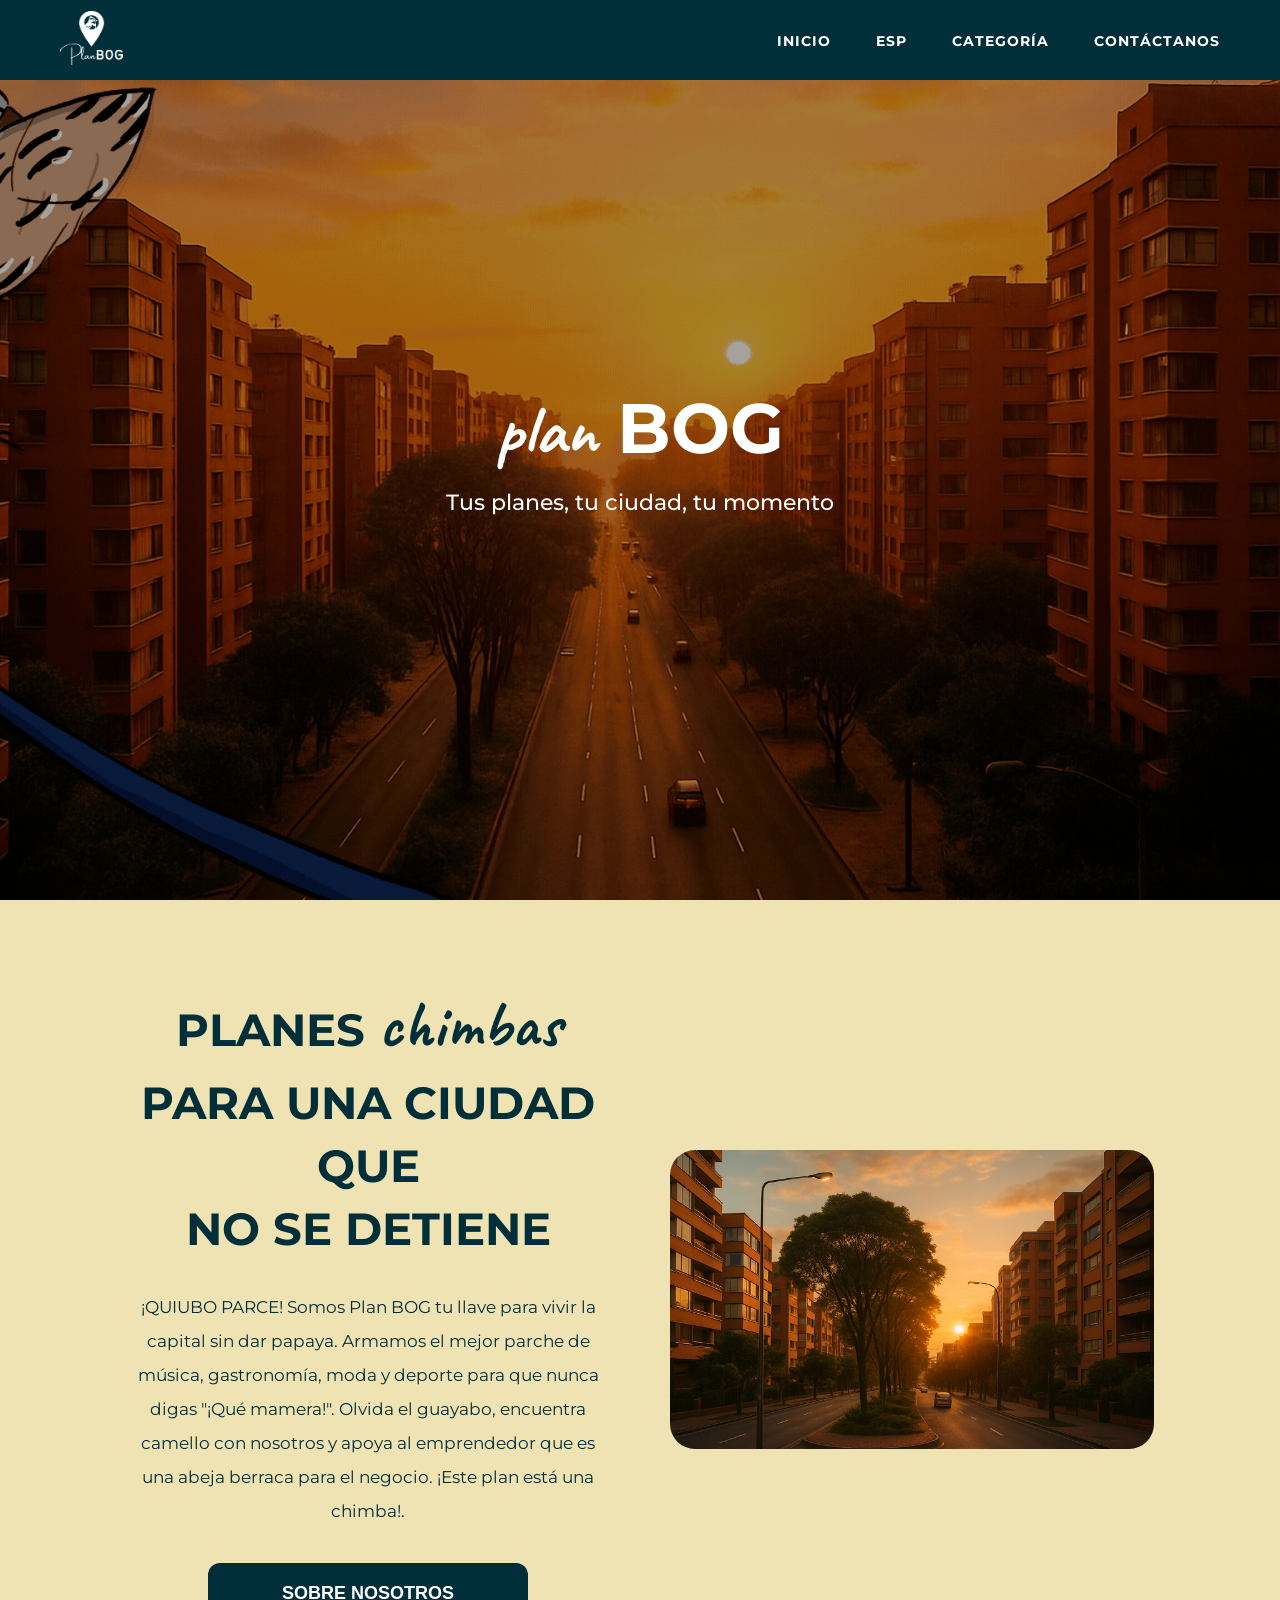
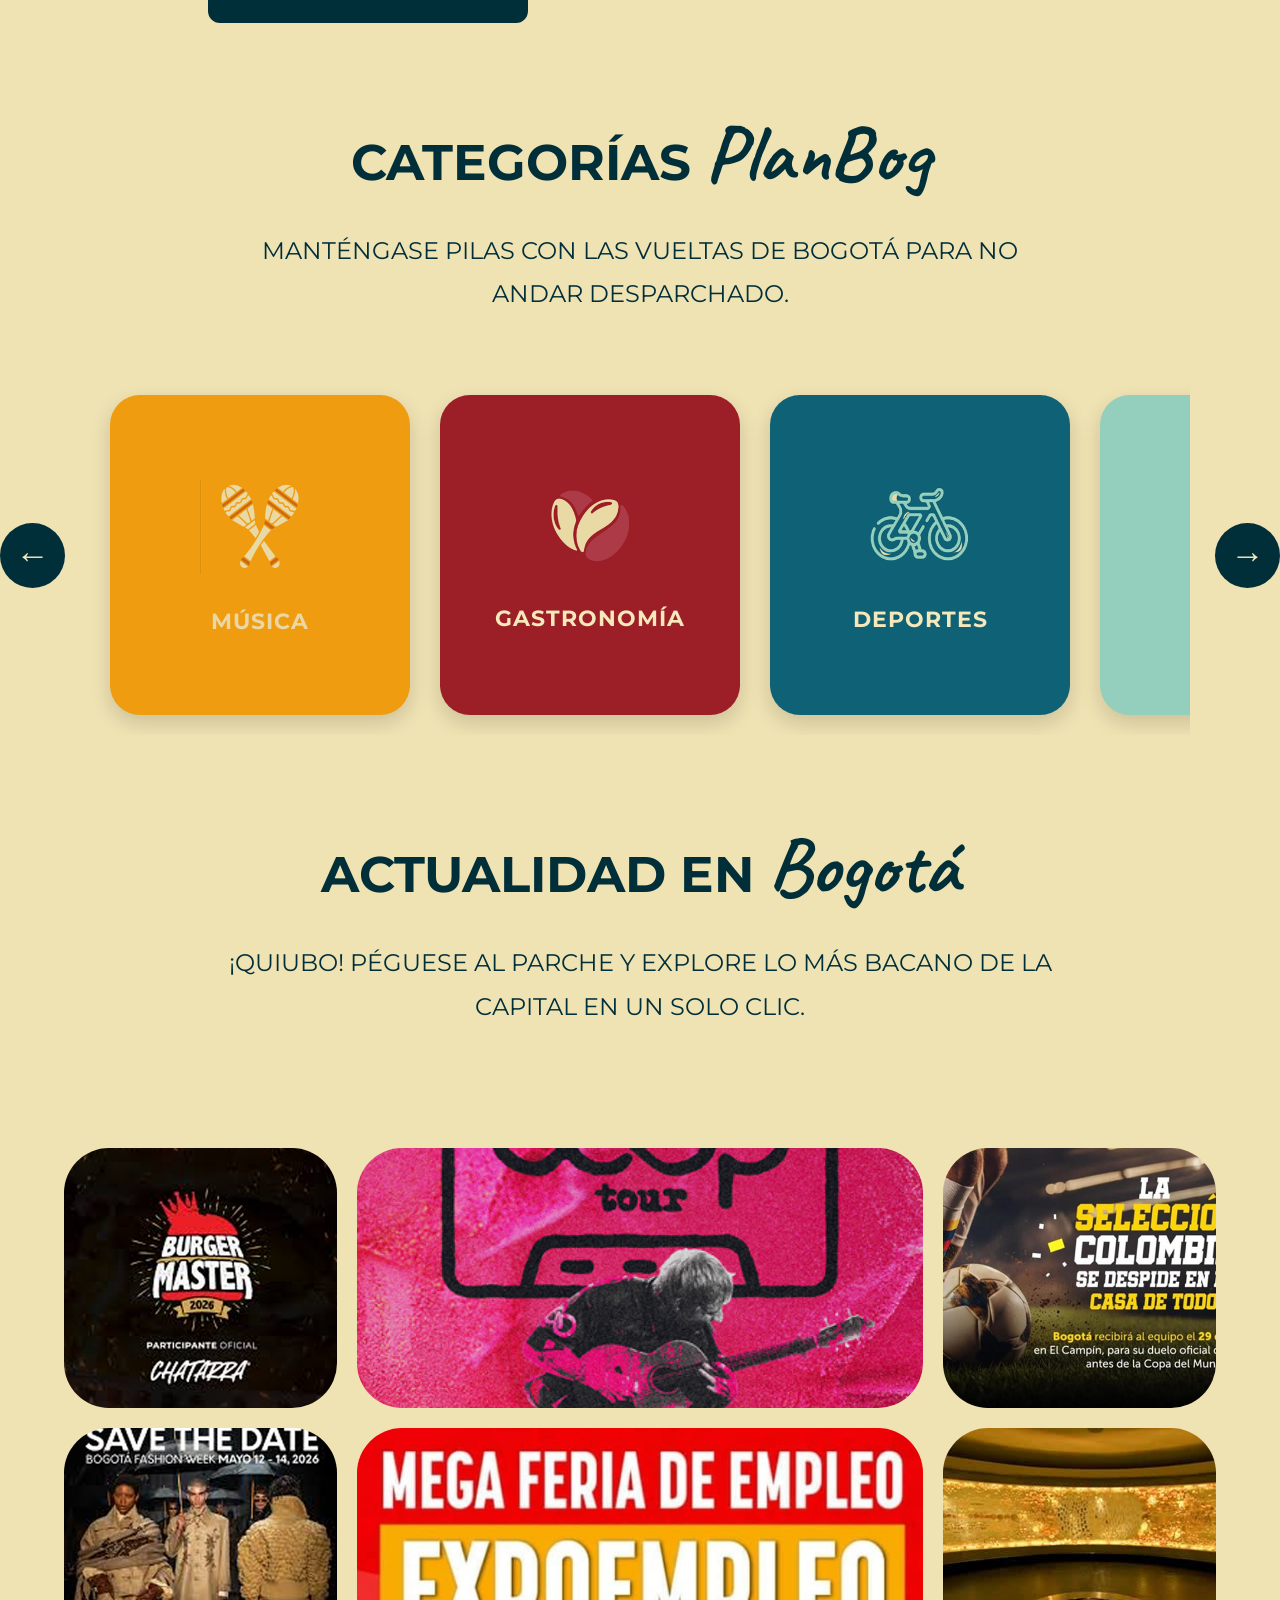
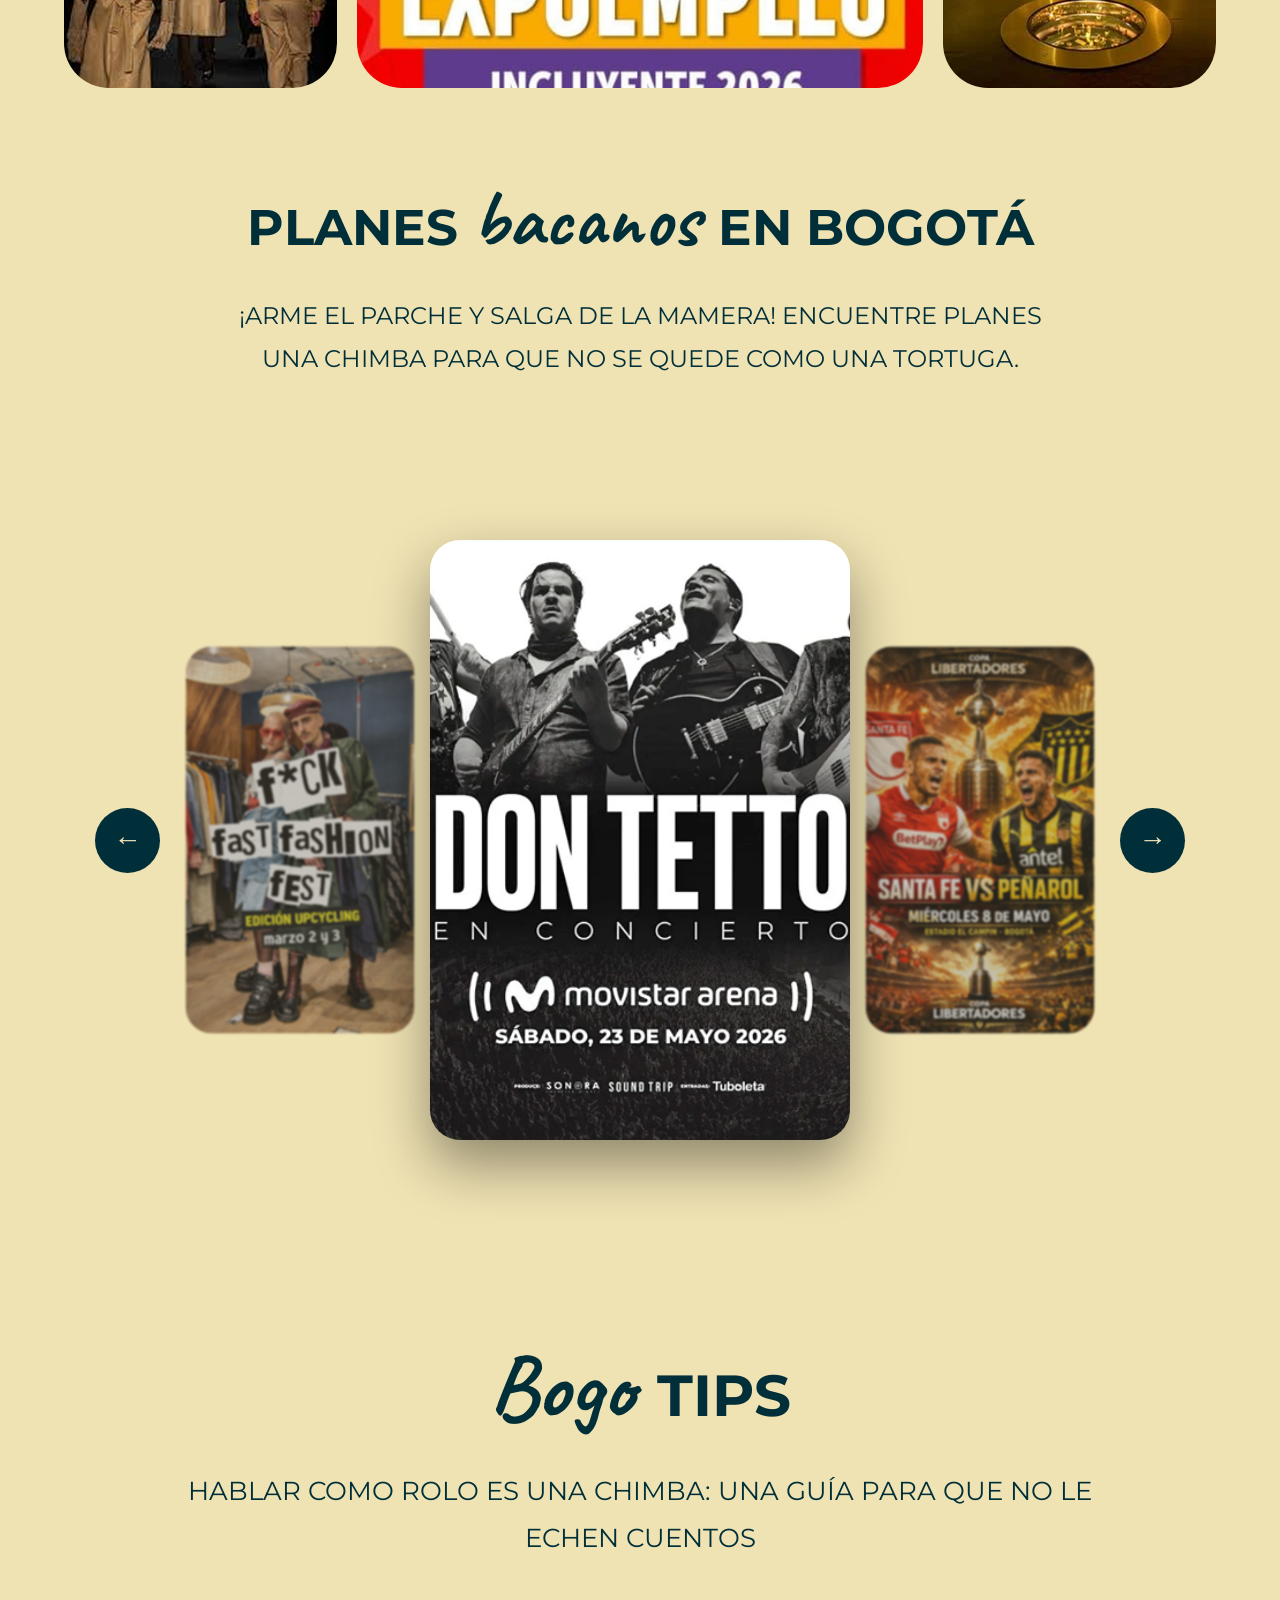
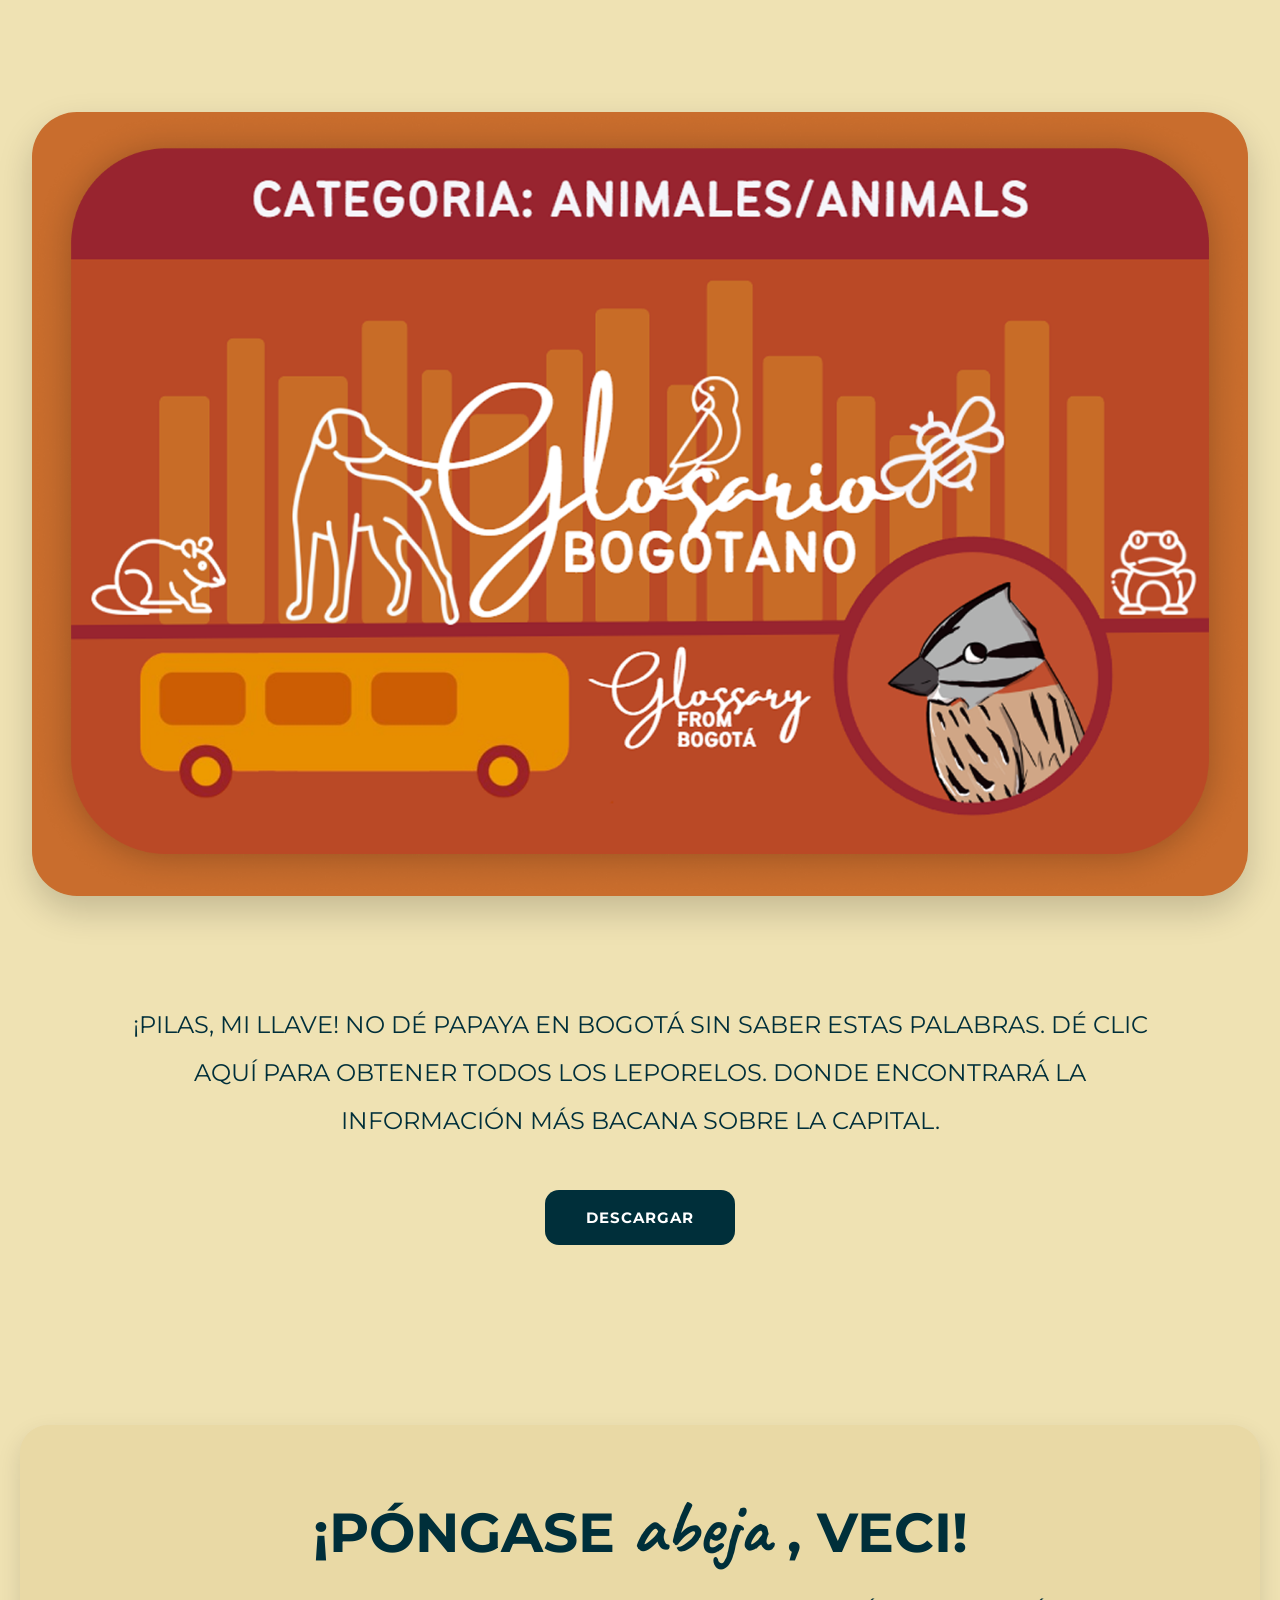
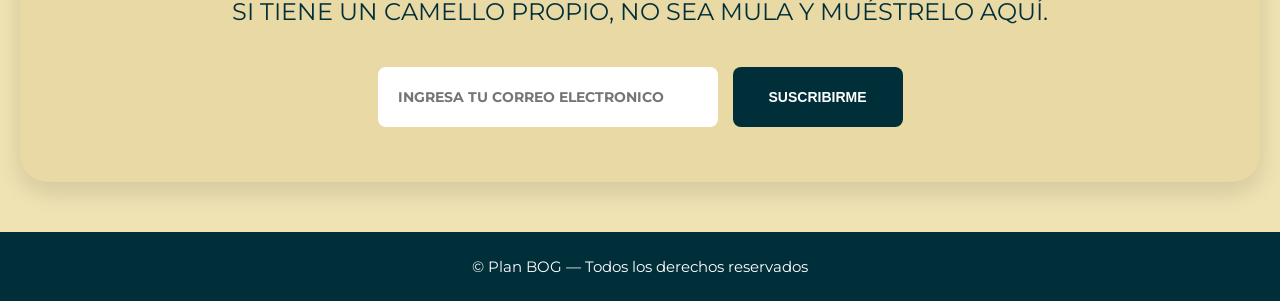
==== index.html @ 4f517b4d "Add files via upload" ====
<!DOCTYPE html>
<html lang="es">
<head>
    <meta charset="UTF-8">
    <meta name="viewport" content="width=device-width, initial-scale=1.0">
    <title>Plan BOG</title>

    <link rel="icon" href="html/img/mini.png" type="image/png">

    <!-- CSS -->
    <link rel="stylesheet" href="css/styles.css">

    <!-- FUENTES -->
    <link href="https://fonts.googleapis.com/css2?family=Montserrat:wght@400;600;700&family=Caveat:wght@700&display=swap" rel="stylesheet">
</head>
<body>

    <!-- HEADER -->
    <header class="header">

        <!-- NAVBAR -->
        <nav class="navbar">

            <!-- LOGO -->
            <div class="logo">
                <img src="html/img/logo.png" alt="Logo">
            </div>

            <!-- MENÚ -->
            <ul class="menu">

                <li>
                    <a href="index.html" data-key="home">INICIO</a>
                </li>

                <li>
                    <button id="language-toggle">
                        ESP
                    </button>
                </li>

                <li class="dropdown">

                <a href="#" data-key="category">
                    CATEGORÍA
                </a>

                <ul class="dropdown-menu">

                    <li>
                        <a href="html/gastronomia.html" data-key="gastronomy">
                            GASTRONOMÍA
                        </a>
                    </li>

                    <li>
                        <a href="#" data-key="sports">
                            DEPORTES
                        </a>
                    </li>

                    <li>
                        <a href="#" data-key="music">
                            MÚSICA
                        </a>
                    </li>

                    <li>
                        <a href="html/moda.html" data-key="fashion">
                            MODA
                        </a>
                    </li>

                    <li>
                        <a href="#" data-key="fairs">
                            FERIAS
                        </a>
                    </li>

                    <li>
                        <a href="#" data-key="entrepreneurship">
                            EMPRENDIMIENTO
                        </a>
                    </li>

                </ul>

            </li>

                <li>
                    <a href="html/contactanos.html" data-key="contact">CONTÁCTANOS</a>
                </li>

            </ul>

        </nav>

        <!-- HERO -->
        <section class="hero">

            <!-- GIF -->
            <img src="html/img/fondo.gif" alt="Fondo" class="hero-gif">

            <!-- OVERLAY -->
            <div class="overlay"></div>

            <!-- CONTENIDO -->
            <div class="hero-content">

                <h1>
                    <span>plan</span> BOG
                </h1>

                <p data-key="hero">
                    Tus planes, tu ciudad, tu momento
                </p>

            </div>

        </section>

        <!-- ABOUT -->

    <section class="about">

        <!-- TEXTO -->

        <div class="about-text">

            <h2>
                <span data-key="plans">PLANES</span>

                <span class="script" data-key="cool">
                    chimbas
                </span>

                <span data-key="city">
                    PARA UNA CIUDAD QUE
                </span>

                <br>

                <span data-key="neverStops">
                    NO SE DETIENE
                </span>
            </h2>

            <p data-key="aboutText">
                ¡QUIUBO PARCE! Somos Plan BOG tu llave para vivir la capital sin dar papaya. Armamos el mejor parche de música, gastronomía, moda y deporte para que nunca digas "¡Qué mamera!". Olvida el guayabo, encuentra camello con nosotros y apoya al emprendedor que es una abeja berraca para el negocio. ¡Este plan está una chimba!.
            </p>

            <a href="html/contactanos.html">
                <button class="about-btn" data-key="aboutButton">
                    SOBRE NOSOTROS
                </button>
            </a>

        </div>

        <!-- IMAGEN -->

        <div class="about-image">

            <img src="html/img/about.png" alt="Bogotá">

        </div>

    </section>

  <!-- TÍTULO -->

  <section class="news-title">

      <h2>

          <span data-key="news2">
              CATEGORÍAS
          </span>

          <span class="script city-script">
              PlanBog
          </span>

      </h2>

      <p class="cards-text" data-key="cardsText">
          MANTÉNGASE PILAS CON LAS VUELTAS DE BOGOTÁ PARA NO ANDAR DESPARCHADO.
      </p>

  </section>

    <div class="cards-slider">

    <button class="slider-btn prev-btn">
        ←
    </button>

    <div class="cards-container">

        <!-- MÚSICA -->
        <div class="card music-card">
            <a href="html/musica.html">
                <img src="html/img/musica.png" alt="Música">
                <h3 data-key="music">MÚSICA</h3>
            </a>
        </div>

        <!-- GASTRONOMÍA -->
        <div class="card gastronomy-card">
            <a href="html/gastronomia.html">
                <img src="html/img/gastronomia.png" alt="Gastronomía">
                <h3 data-key="gastronomy">GASTRONOMÍA</h3>
            </a>
        </div>

        <!-- DEPORTES -->
        <div class="card sports-card">
            <a href="html/deportes.html">
                <img src="html/img/deporte.png" alt="Deportes">
                <h3 data-key="sports">DEPORTES</h3>
            </a>
        </div>

        <!-- MODA -->
        <div class="card fashion-card">
            <a href="html/moda.html">
                <img src="html/img/moda.png" alt="Moda">
                <h3 data-key="fashion">MODA</h3>
            </a>
        </div>

        <!-- FERIAS -->
        <div class="card fairs-card">
            <a href="html/ferias.html">
                <img src="html/img/ferias.png" alt="Ferias">
                <h3 data-key="fairs">FERIAS</h3>
            </a>
        </div>

        <!-- EMPRENDIMIENTO -->
        <div class="card entrepreneurship-card">
            <a href="html/emprendimiento.html">
                <img src="html/img/emprendimiento.png" alt="Emprendimiento">
                <h3 data-key="entrepreneurship">EMPRENDIMIENTO</h3>
            </a>
        </div>

    </div> <!-- cierra cards-container -->

    <button class="slider-btn next-btn">
        →
    </button>

</div> <!-- cierra cards-slider -->

      <section class="news-title">

      <h2>

          <span data-key="news">
              ACTUALIDAD EN
          </span>

          <span class="script city-script">
              Bogotá
          </span>

      </h2>

      <p class="cards-text" data-key="cardsText2">
          ¡QUIUBO! PÉGUESE AL PARCHE Y EXPLORE LO MÁS BACANO  DE LA CAPITAL EN UN SOLO CLIC.
      </p>

    </section>

<!-- EVENTOS -->

<section class="events-section">

    <div class="parent">

        <!-- EVENTO 1 -->
        <div class="div1 event-card">
            <img src="html/img/burger.png" alt="Evento">

            <div class="event-overlay">
                <h3 data-key="comingSoon">
                    Próximamente
                </h3>

                <p data-key="comingText">
                    Muy pronto descubrirás los mejores eventos y destacados de Bogotá.
                </p>
            </div>
        </div>

        <!-- EVENTO 2 -->
        <div class="div2 event-card">
            <img src="html/img/cantante.png" alt="Evento">

            <div class="event-overlay">
                <h3 data-key="comingSoon">
                    Próximamente
                </h3>

                <p data-key="comingText">
                    Muy pronto descubrirás los mejores eventos y destacados de Bogotá.
                </p>
            </div>
        </div>

        <!-- EVENTO 3 -->
        <div class="div3 event-card">
            <img src="html/img/futbol.png" alt="Evento">

            <div class="event-overlay">
                <h3 data-key="comingSoon">
                    Próximamente
                </h3>

                <p data-key="comingText">
                    Muy pronto descubrirás los mejores eventos y destacados de Bogotá.
                </p>
            </div>
        </div>

        <!-- EVENTO 4 -->
        <div class="div4 event-card">
            <img src="html/img/cancion.png" alt="Evento">

            <div class="event-overlay">
                <h3 data-key="comingSoon">
                    Próximamente
                </h3>

                <p data-key="comingText">
                    Muy pronto descubrirás los mejores eventos y destacados de Bogotá.
                </p>
            </div>
        </div>

        <!-- EVENTO 5 -->
        <div class="div5 event-card">
            <img src="html/img/megaferia.png" alt="Evento">

            <div class="event-overlay">
                <h3 data-key="comingSoon">
                    Próximamente
                </h3>

                <p data-key="comingText">
                    Muy pronto descubrirás los mejores eventos y destacados de Bogotá.
                </p>
            </div>
        </div>

        <!-- EVENTO 6 -->
        <div class="div6 event-card">
            <img src="html/img/museo.png" alt="Evento">

            <div class="event-overlay">
                <h3 data-key="comingSoon">
                    Próximamente
                </h3>

                <p data-key="comingText">
                    Muy pronto descubrirás los mejores eventos y destacados de Bogotá.
                </p>
            </div>
        </div>

     </div>

    </section>

    <section class="news-title">

    <h2>

        <span data-key="plansTitle">
            PLANES
        </span>

        <span class="script city-script" data-key="coolPlans">
            bacanos
        </span>

        <span data-key="inBogota">
            EN BOGOTÁ
        </span>

        </h2>

        <p class="cards-text" data-key="plansText">
            ¡ARME EL PARCHE Y SALGA DE LA MAMERA! ENCUENTRE PLANES UNA CHIMBA PARA QUE NO SE QUEDE COMO UNA TORTUGA.
        </p>

    </section>

  <section class="carousel-section">

    <button class="carousel-btn carousel-prev">
        ←
    </button>

    <div class="carousel">

        <div class="carousel-item">
            <img src="html/img/evento1.png" alt="">
        </div>

        <div class="carousel-item">
            <img src="html/img/evento2.png" alt="">
        </div>

        <div class="carousel-item active">
            <img src="html/img/evento3.png" alt="">
        </div>

        <div class="carousel-item">
            <img src="html/img/evento4.png" alt="">
        </div>

        <div class="carousel-item">
            <img src="html/img/evento5.png" alt="">
            </div>

        </div>

        <button class="carousel-btn carousel-next">
            →
        </button>

    </section>


    <section class="bogotips-section">

        <h2>

            <span class="script bogotips-script">
                Bogo
            </span>

            <span data-key="tipsTitle">
                TIPS
            </span>

        </h2>

        <p class="bogotips-text" data-key="tipsText">
            HABLAR COMO ROLO ES UNA CHIMBA: UNA GUÍA PARA QUE NO LE ECHEN CUENTOS
        </p>

    </section>

    <section class="glosario-section">

    <div class="glosario-card">

        <img id="glosario-img"
             src="html/img/glosario1.png"
             alt="Glosario Bogotano">

        </div>

    </section>

    <section class="download-glossary">

    <p data-key="downloadText">
        ¡PILAS, MI LLAVE! NO DÉ PAPAYA EN BOGOTÁ SIN SABER ESTAS PALABRAS.
        DÉ CLIC AQUÍ PARA OBTENER TODOS LOS LEPORELOS.
        DONDE ENCONTRARÁ LA INFORMACIÓN MÁS BACANA SOBRE LA CAPITAL.
    </p>

    <div class="download-buttons">

        <a href="https://drive.google.com/drive/folders/1VIM1KPlNmZYdfWQQK7IJiFbwhhQs54tw?usp=sharing"
           target="_blank"
           data-key="downloadButton">

            DESCARGAR

        </a>

    </div>

    </section>

    <!-- =========================
     NEWSLETTER
========================= -->

<section class="newsletter">

    <div class="newsletter-box">

        <h2>

            <span data-key="newsletterTitle">
                ¡PÓNGASE
            </span>

            <span class="script" data-key="newsletterScript">
                abeja
            </span>

            <span data-key="newsletterTitle2">
                , VECI!
            </span>

        </h2>

        <p data-key="newsletterText">
            SI TIENE UN CAMELLO PROPIO, NO SEA MULA Y MUÉSTRELO AQUÍ.
        </p>

        <form class="newsletter-form">

            <input
                type="email"
                placeholder="INGRESA TU CORREO ELECTRONICO"
                data-key-placeholder="newsletterPlaceholder"
            >

            <a href="html/suscripcion.html" class="newsletter-link">

                <button type="button" data-key="newsletterButton">
                    SUSCRIBIRME
                </button>

            </a>    

        </form>

    </div>

    </section>

    <!-- FOOTER -->

    <footer class="footer">

        <p data-key="footerText">
            © Plan BOG — Todos los derechos reservados
        </p>

    </footer>

    </header>

    <!-- JS -->
    <script src="js/script.js"></script>

</body>
</html>
---- css/styles.css ----
/* RESET */

*{
    margin: 0;
    padding: 0;
    box-sizing: border-box;
}

/* BODY */

body{
    font-family: 'Montserrat', sans-serif;
    background: #f4e7bb;
}

/* NAVBAR */

.navbar{
    width: 100%;
    height: 80px;

    background: #002f3a;

    display: flex;
    justify-content: space-between;
    align-items: center;

    padding: 0 60px;

    position: fixed;
    top: 0;
    left: 0;

    z-index: 1000;
}

/* LOGO */

.logo img{
    height: 55px;
    object-fit: contain;
}

/* MENÚ */

.menu{
    display: flex;
    align-items: center;
    gap: 45px;

    list-style: none;
}

/* LINKS */

.menu a{
    text-decoration: none;
    color: white;

    font-size: 14px;
    font-weight: 700;

    letter-spacing: 1px;

    transition: 0.3s;
}

.menu a:hover{
    opacity: 0.7;
}

/* BOTÓN TRADUCCIÓN */

#language-toggle{
    background: transparent;
    border: none;

    color: white;

    font-size: 14px;
    font-weight: 700;

    letter-spacing: 1px;

    cursor: pointer;

    font-family: 'Montserrat', sans-serif;

    transition: 0.3s;
}

#language-toggle:hover{
    opacity: 0.7;
}

/* HERO */

.hero{
    position: relative;

    width: 100%;
    height: 100vh;

    overflow: hidden;
}

/* GIF */

.hero-gif{
    width: 100%;
    height: 100%;

    object-fit: cover;
}

/* OSCURECER */

.overlay{
    position: absolute;
    top: 0;
    left: 0;

    width: 100%;
    height: 100%;

    background: rgba(0,0,0,0.35);
}

/* CONTENIDO */

.hero-content{
    position: absolute;

    top: 50%;
    left: 50%;

    transform: translate(-50%, -50%);

    text-align: center;

    color: white;
}

/* TÍTULO */

.hero-content h1{
    font-size: 70px;
    margin-bottom: 15px;
}

.hero-content h1 span{
    font-family: 'Caveat', cursive;
    font-weight: 700;
}

/* TEXTO */

.hero-content p{
    font-size: 22px;
    font-weight: 500;
}

/* DROPDOWN */

.dropdown{
    position: relative;
}

/* MENÚ DESPLEGABLE */

.dropdown-menu{
    position: absolute;
    top: 40px;
    left: 0;

    width: 220px;

    background: #002f3a;

    list-style: none;

    display: flex;
    flex-direction: column;

    opacity: 0;
    visibility: hidden;

    transform: translateY(10px);

    transition: 0.3s;

    z-index: 1000;
}

/* ITEMS */

.dropdown-menu li{
    width: 100%;
}

.dropdown-menu a{
    display: block;

    padding: 22px 25px;

    color: white;

    font-size: 14px;
    font-weight: 700;

    letter-spacing: 1px;

    transition: 0.3s;
}

/* HOVER ITEMS */

.dropdown-menu a:hover{
    background: #002f3a;
}

/* MOSTRAR MENÚ */

.dropdown:hover .dropdown-menu{
    opacity: 1;
    visibility: visible;

    transform: translateY(0);
}

/* ABOUT SECTION */

.about{
    width: 100%;

    background: #efe2b3;

    display: flex;
    justify-content: center;
    align-items: center;
    gap: 60px;

    padding: 80px 8%;
}

/* TEXTO */

.about-text{
    width: 45%;
}

/* TÍTULO */

.about-text h2{
    color: #002f3a;

    font-size: 45px;
    font-weight: 700;

    line-height: 1.4;

    margin-bottom: 30px;
}

/* LETRA CURSIVA */

.script{
    font-family: 'Caveat', cursive;

    font-size: 65px;
    font-weight: 700;
}

/* PÁRRAFO */

.about-text p{
    color: #002f3a;

    font-size: 17px;

    line-height: 2;

    margin-bottom: 35px;
}

/* PALABRAS EN NEGRITA */

.about-text p strong{
    font-weight: 700;
}

/* BOTÓN */

.about-btn{
    width: 320px;
    height: 60px;

    border: none;
    border-radius: 12px;

    background: #002f3a;

    color: white;

    font-size: 18px;
    font-weight: 700;

    cursor: pointer;

    transition: 0.3s;
}

.about-btn:hover{
    transform: translateY(-3px);
}

/* IMAGEN */

.about-image{
    width: 45%;
}

.about-image img{
    width: 100%;

    border-radius: 25px;

    object-fit: cover;
}

/* ACTUALIDAD */

.news-title{
    width: 100%;

    background: #efe2b3;

    text-align: center;

    padding-bottom: 60px;
}

.news-title h2{
    color: #002f3a;

    font-size: 50px;
    font-weight: 700;
}

/* BOGOTÁ */

.city-script{
    font-size: 80px;
}

/* SLIDER */

.cards-slider{
    width: 100%;

    display: flex;
    align-items: center;
    justify-content: center;
    gap: 25px;
}

/* CONTENEDOR */

.cards-container{
    width: 1100px;

    display: flex;
    gap: 30px;

    overflow-x: auto;

    scroll-behavior: smooth;

    padding: 20px;

    scrollbar-width: none;
}

.cards-container::-webkit-scrollbar{
    display: none;
}

/* CARD */

.card{
    min-width: 300px;
    height: 320px;

    border-radius: 30px;

    display: flex;
    flex-direction: column;
    justify-content: center;
    align-items: center;

    box-shadow: 0 8px 20px rgba(0,0,0,0.15);

    transition: 0.3s;

    flex-shrink: 0;

    cursor: pointer;
}

.card:hover{
    transform: translateY(-8px);
}

/* IMAGEN */

.card img{
    width: 120px;

    margin-bottom: 30px;
}

/* TEXTO */

.card h3{
    font-size: 22px;
    font-weight: 700;

    letter-spacing: 1px;
}

/* COLORES */

.music-card{
    background: #F09C10;
}

.music-card h3{
    color: #E9D7A5;
}

.gastronomy-card{
    background: #9C1F28;
}

.gastronomy-card h3{
    color: #f5e8bb;
}

.sports-card{
    background: #0F6175;
}

.sports-card h3{
    color: #f5e8bb;
}

.fashion-card{
    background: #94CEBC;
}

.fashion-card h3{
    color: #f5e8bb;
}

.fairs-card{
    background: #E9D9A5;
}

.fairs-card h3{
    color: #9C1F28;
}

.entrepreneurship-card{
    background: #BB3D02;

    border: 2px solid #E9D7A5;
}

.entrepreneurship-card h3{
    color: #E9D9A5;
}

/* BOTONES */

.slider-btn{
    width: 65px;
    height: 65px;

    border-radius: 50%;

    border: none;

    background: #002f3a;

    color: #f5e8bb;

    font-size: 34px;

    cursor: pointer;

    transition: 0.3s;
}

.slider-btn:hover{
    transform: scale(1.08);
}

.cards-slider{
    background: #efe2b3;
    padding-bottom: 80px;
}

/* TEXTO DEBAJO DEL TÍTULO */

.cards-text{
    color: #002f3a;

    font-size: 24px;

    line-height: 1.8;

    text-align: center;

    max-width: 850px;

    margin: 25px auto 0;
}

/* ===== SECCIÓN EVENTOS ===== */

.events-section{
    width: 100%;
    padding: 60px 5%;
    background: #e8ddb3;
}

.parent{
    display: grid;
    grid-template-columns: repeat(4, 1fr);
    grid-auto-rows: 260px;
    gap: 20px;
}

/* ===== POSICIONES ===== */

.div1{
    grid-column: span 1;
    grid-row: span 1;
}

.div2{
    grid-column: span 2;
    grid-row: span 1;
}

.div3{
    grid-column: span 1;
    grid-row: span 1;
}

.div4{
    grid-column: span 1;
    grid-row: span 1;
}

.div5{
    grid-column: span 2;
    grid-row: span 1;
}

.div6{
    grid-column: span 1;
    grid-row: span 1;
}

/* ===== TARJETAS ===== */

.event-card{
    position: relative;
    overflow: hidden;
    border-radius: 45px;
    cursor: pointer;
}

/* ===== IMÁGENES ===== */

.event-card img{
    width: 100%;
    height: 100%;
    object-fit: cover;
    display: block;
    transition: transform .5s ease;
}

.event-card:hover img{
    transform: scale(1.08);
}

/* ===== OVERLAY ===== */

.event-overlay{
    position: absolute;
    inset: 0;
    background: rgba(0,0,0,0.75);

    display: flex;
    flex-direction: column;
    justify-content: center;
    align-items: center;

    text-align: center;
    padding: 25px;

    opacity: 0;
    transition: opacity .4s ease;
}

.event-card:hover .event-overlay{
    opacity: 1;
}

.event-overlay h3{
    color: white;
    font-size: 2rem;
    margin-bottom: 12px;
    font-weight: bold;
}

.event-overlay p{
    color: white;
    font-size: 1rem;
    line-height: 1.5;
    max-width: 300px;
}

/* ===== RESPONSIVE TABLET ===== */

@media(max-width: 992px){

    .parent{
        grid-template-columns: repeat(2, 1fr);
        grid-auto-rows: 240px;
    }

    .div1,
    .div2,
    .div3,
    .div4,
    .div5,
    .div6{
        grid-column: span 1;
    }

}

/* ===== RESPONSIVE CELULAR ===== */

@media(max-width: 600px){

    .parent{
        grid-template-columns: 1fr;
        grid-auto-rows: 250px;
    }

    .event-overlay h3{
        font-size: 1.5rem;
    }

    .event-overlay p{
        font-size: .95rem;
    }

}

.events-section{
    background: #efe2b3;
    padding-bottom: 80px;
}

/* BOGOTIPS */

.bogotips-section{
    width: 100%;

    background: #efe2b3;

    text-align: center;

    padding: 90px 20px 70px;
}

/* TÍTULO */

.bogotips-section h2{
    color: #002f3a;

    font-size: 58px;
    font-weight: 700;

    margin-bottom: 25px;
}

/* BOGO */

.bogotips-script{
    font-family: 'Caveat', cursive;

    font-size: 90px;
    font-weight: 700;

    color: #002f3a;
}

/* TEXTO */

.bogotips-text{
    max-width: 950px;

    margin: auto;

    color: #002f3a;

    font-size: 26px;
    line-height: 1.8;

    text-transform: uppercase;
}

/* PALABRAS RESALTADAS */

.bogotips-text strong{
    font-weight: 700;
}

/* ===== CARRUSEL ===== */

.carousel-section{
    width: 100%;
    padding: 40px 0;
    overflow: hidden;
}

.carousel-container{
    position: relative;
    width: 100%;
    max-width: 1400px;
    margin: auto;
    display: flex;
    align-items: center;
    justify-content: center;
}

/* BOTONES */

.carousel-btn{
    width: 70px;
    height: 70px;
    border: none;
    border-radius: 50%;
    background: #00384B;
    color: #F4E8B5;
    font-size: 38px;
    cursor: pointer;
    z-index: 20;
    transition: .3s;
    flex-shrink: 0;
}

.carousel-btn:hover{
    transform: scale(1.08);
}

/* TRACK */

.carousel-track{
    display: flex;
    align-items: center;
    justify-content: center;
    gap: 20px; /* MÁS JUNTAS */
    width: 100%;
    padding: 0 10px;
}

/* TARJETAS */

.carousel-card{
    position: relative;
    width: 170px;
    height: 340px;
    border-radius: 35px;
    overflow: hidden;
    transition: .5s ease;
    opacity: .6;
    transform: scale(.82);
    flex-shrink: 0;
    filter: blur(1px);
}

.carousel-card img{
    width: 100%;
    height: 100%;
    object-fit: cover;
    display: block;
}

/* TARJETA PRINCIPAL */

.carousel-card.active{
    width: 530px;
    height: 650px;
    opacity: 1;
    transform: scale(1);
    z-index: 10;
    filter: blur(0);
    box-shadow: 0 20px 40px rgba(0,0,0,.20);
}

/* TARJETAS LATERALES */

.carousel-card.side{
    width: 230px;
    height: 430px;
    opacity: .9;
    transform: scale(.92);
    filter: blur(0);
}

/* RESPONSIVE */

@media(max-width: 1200px){

    .carousel-card.active{
        width: 420px;
        height: 540px;
    }

    .carousel-card.side{
        width: 180px;
        height: 340px;
    }
}

@media(max-width: 768px){

    .carousel-track{
        gap: 10px;
    }

    .carousel-card{
        display: none;
    }

    .carousel-card.active{
        display: block;
        width: 90%;
        height: 500px;
    }

    .carousel-btn{
        width: 55px;
        height: 55px;
        font-size: 28px;
    }
}

/* ===== CARRUSEL ===== */

.carousel-section {
    width: 100%;
    background: #efe2b3;
    display: flex;
    align-items: center;
    justify-content: center;
    gap: 30px;
    padding: 80px 0;
    overflow: hidden;
}

.carousel {
    position: relative;
    width: 900px;
    height: 640px;
    flex-shrink: 0;
}

/* BASE — todos ocultos por defecto */
.carousel-item {
    position: absolute;
    top: 50%;
    left: 50%;
    width: 200px;
    height: 360px;
    border-radius: 30px;
    overflow: hidden;
    transform: translate(-50%, -50%) scale(0.7);
    opacity: 0;
    filter: blur(6px) brightness(0.5);
    transition: all 0.55s cubic-bezier(0.25, 1, 0.5, 1);
    z-index: 1;
}

.carousel-item img {
    width: 100%;
    height: 100%;
    object-fit: cover;
}

/* CENTRAL — grande, viva, sin filtros */
.carousel-item.active {
    width: 420px;
    height: 600px;
    transform: translate(-50%, -50%) scale(1);
    opacity: 1;
    filter: none;
    z-index: 10;
    box-shadow: 0 25px 55px rgba(0,0,0,0.4);
}

/* IZQUIERDA INMEDIATA */
.carousel-item.side-left {
    width: 260px;
    height: 440px;
    transform: translate(calc(-50% - 340px), -50%) scale(0.88);
    opacity: 0.85;
    filter: blur(1px) brightness(0.75);
    z-index: 5;
}

/* DERECHA INMEDIATA */
.carousel-item.side-right {
    width: 260px;
    height: 440px;
    transform: translate(calc(-50% + 340px), -50%) scale(0.88);
    opacity: 0.85;
    filter: blur(1px) brightness(0.75);
    z-index: 5;
}

/* LEJANAS — casi invisibles */
.carousel-item.far {
    opacity: 0;
    transform: translate(-50%, -50%) scale(0.6);
    filter: blur(8px);
    z-index: 0;
}

/* BOTONES */
.carousel-btn {
    width: 65px;
    height: 65px;
    border-radius: 50%;
    border: none;
    background: #002f3a;
    color: #f5e8bb;
    font-size: 28px;
    cursor: pointer;
    flex-shrink: 0;
    transition: 0.3s;
    z-index: 100;
}

.carousel-btn:hover {
    transform: scale(1.1);
    background: #004d5c;
}

/* RESPONSIVE */
@media (max-width: 900px) {
    .carousel {
        width: 100%;
        height: 520px;
    }

    .carousel-item.active {
        width: 75%;
        height: 460px;
    }

    .carousel-item.side-left {
        transform: translate(calc(-50% - 240px), -50%) scale(0.85);
        width: 180px;
        height: 340px;
    }

    .carousel-item.side-right {
        transform: translate(calc(-50% + 240px), -50%) scale(0.85);
        width: 180px;
        height: 340px;
    }
}

@media (max-width: 600px) {
    .carousel-item.side-left,
    .carousel-item.side-right {
        opacity: 0.4;
        width: 130px;
        height: 260px;
    }

    .carousel-item.side-left {
        transform: translate(calc(-50% - 180px), -50%) scale(0.8);
    }

    .carousel-item.side-right {
        transform: translate(calc(-50% + 180px), -50%) scale(0.8);
    }
}

/* =========================
   GLOSARIO
========================= */

.glosario-section{
    width: 100%;

    background: #efe2b3;

    padding: 80px 0;

    display: flex;
    justify-content: center;
    align-items: center;
}

/* TARJETA */

.glosario-card{
    width: 1400px;
    max-width: 95%;

    border-radius: 45px;

    overflow: hidden;

    position: relative;

    background: #c96d2d;

    box-shadow: 0 15px 35px rgba(0,0,0,0.18);

    cursor: pointer;
}

/* IMAGEN */

.glosario-card img{
    width: 100%;

    height: auto;

    display: block;

    transition: opacity .35s ease;
}

/* =========================
   NEWSLETTER
========================= */

.newsletter{
    width: 100%;

    background: #efe2b3;

    padding: 90px 20px 50px;

    display: flex;
    justify-content: center;
}

/* CAJA */

.newsletter-box{
    width: 100%;
    max-width: 1350px;

    background: #e9d9a5;

    border-radius: 28px;

    padding: 55px 40px;

    text-align: center;

    box-shadow: 0 10px 25px rgba(0,0,0,.12);
}

/* TÍTULO */

.newsletter-box h2{
    color: #002f3a;

    font-size: 55px;
    font-weight: 700;

    margin-bottom: 18px;
}

/* SCRIPT */

.newsletter-box .script{
    font-size: 75px;
}

/* TEXTO */

.newsletter-box p{
    color: #002f3a;

    font-size: 24px;

    margin-bottom: 35px;

    line-height: 1.6;
}

/* FORM */

.newsletter-form{
    display: flex;
    justify-content: center;
    align-items: center;
    gap: 15px;

    flex-wrap: wrap;
}

/* INPUT */

.newsletter-form input{
    width: 340px;
    height: 60px;

    border: none;
    outline: none;

    border-radius: 8px;

    padding: 0 20px;

    background: white;

    color: #002f3a;

    font-size: 14px;
    font-weight: 700;

    font-family: 'Montserrat', sans-serif;
}

/* BOTÓN */

.newsletter-form button{
    width: 170px;
    height: 60px;

    border: none;

    border-radius: 8px;

    background: #002f3a;

    color: white;

    font-size: 14px;
    font-weight: 700;

    cursor: pointer;

    transition: .3s;
}

.newsletter-form button:hover{
    transform: translateY(-3px);
}

/* =========================
   FOOTER
========================= */

.footer{
    width: 100%;

    background: #002f3a;

    padding: 25px 20px;

    text-align: center;
}

.footer p{
    color: white;

    font-size: 15px;
}

/* RESPONSIVE */

@media(max-width: 768px){

    .newsletter-box h2{
        font-size: 38px;
    }

    .newsletter-box .script{
        font-size: 55px;
    }

    .newsletter-box p{
        font-size: 18px;
    }

    .newsletter-form{
        flex-direction: column;
    }

    .newsletter-form input{
        width: 100%;
    }

    .newsletter-form button{
        width: 100%;
    }
}

/* ABOUT — centrado */
.about-text {
  text-align: center;
}

.about-text h2 {
  text-align: center;
}

.about-text p {
  text-align: center;
}

/* TOOLTIP */
.tooltip-word {
  position: relative;
  cursor: pointer;
  font-weight: 700;
  border-bottom: 2px dashed #002f3a;
  display: inline-block;
}

.tooltip-word::after {
  content: attr(data-tooltip-text);
  position: absolute;
  bottom: 130%;
  left: 50%;
  transform: translateX(-50%);
  background: #002f3a;
  color: #f5e8bb;
  font-size: 13px;
  font-weight: 600;
  font-family: 'Montserrat', sans-serif;
  padding: 7px 14px;
  border-radius: 8px;
  white-space: nowrap;
  opacity: 0;
  pointer-events: none;
  transition: opacity 0.25s ease, transform 0.25s ease;
  transform: translateX(-50%) translateY(6px);
  z-index: 999;
}

.tooltip-word::before {
  content: '';
  position: absolute;
  bottom: calc(130% - 6px);
  left: 50%;
  transform: translateX(-50%);
  border: 6px solid transparent;
  border-top-color: #002f3a;
  opacity: 0;
  pointer-events: none;
  transition: opacity 0.25s ease;
  z-index: 999;
}

.tooltip-word:hover::after,
.tooltip-word:hover::before {
  opacity: 1;
  transform: translateX(-50%) translateY(0);
}

/* =========================
   DESCARGA GLOSARIO
========================= */

.download-glossary{
    width: 100%;

    background: #efe2b3;

    text-align: center;

    padding: 25px 8% 90px;
}

/* TEXTO */

.download-glossary p{
    color: #002f3a;

    font-size: 24px;

    line-height: 2;

    max-width: 1300px;

    margin: auto auto 45px;

    text-transform: uppercase;
}

/* BOTONES */

.download-buttons{
    display: flex;
    justify-content: center;
    align-items: center;

    flex-wrap: wrap;

    gap: 22px;
}

/* LINKS */

.download-buttons a{
    min-width: 190px;

    padding: 18px 30px;

    background: #002f3a;

    color: white;

    text-decoration: none;

    border-radius: 14px;

    font-size: 15px;
    font-weight: 700;

    letter-spacing: 1px;

    transition: .3s;
}

.download-buttons a:hover{
    transform: translateY(-5px);

    background: #00495c;
}

/* RESPONSIVE */

@media(max-width: 768px){

    .download-glossary p{
        font-size: 18px;
        line-height: 1.8;
    }

    .download-buttons{
        flex-direction: column;
    }

    .download-buttons a{
        width: 100%;
        max-width: 320px;
    }
}

.card a {
    text-decoration: none;
    color: inherit;
    display: flex;
    flex-direction: column;
    align-items: center;
    justify-content: center;
    width: 100%;
    height: 100%;
}
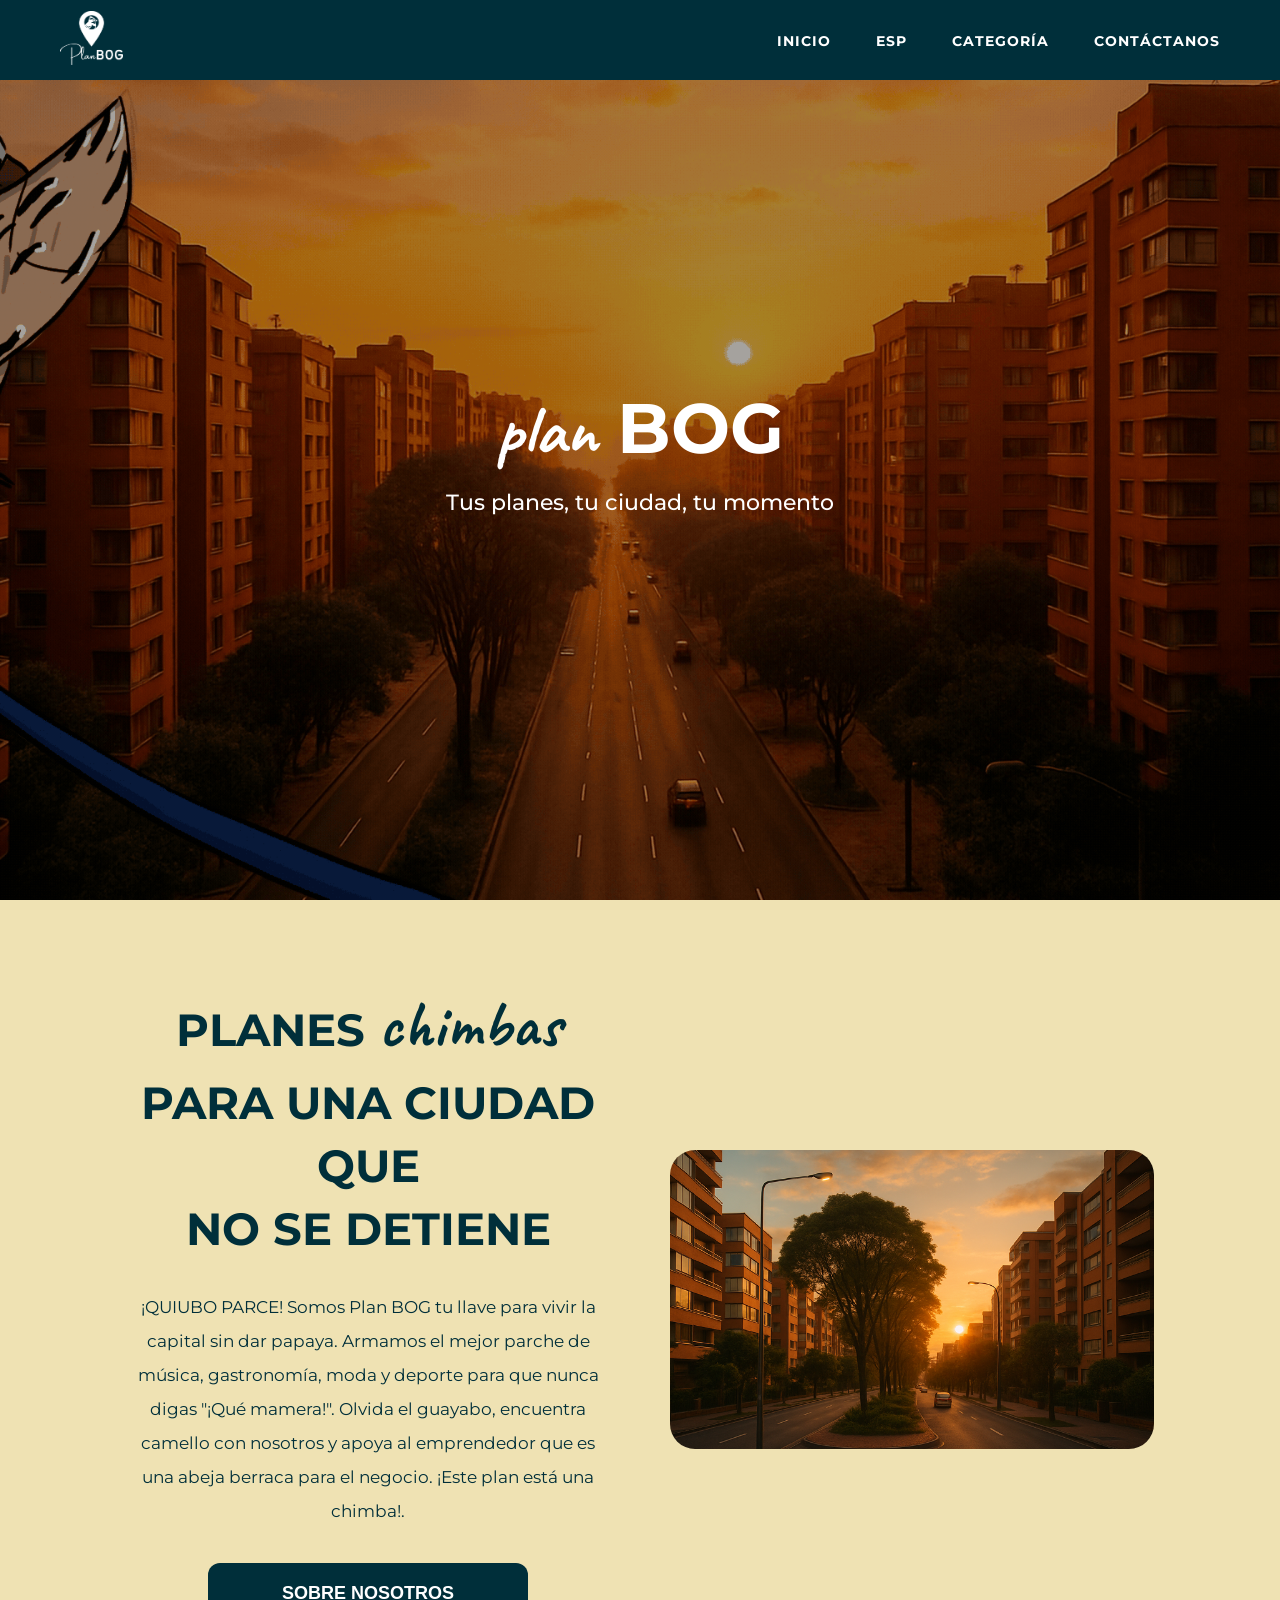
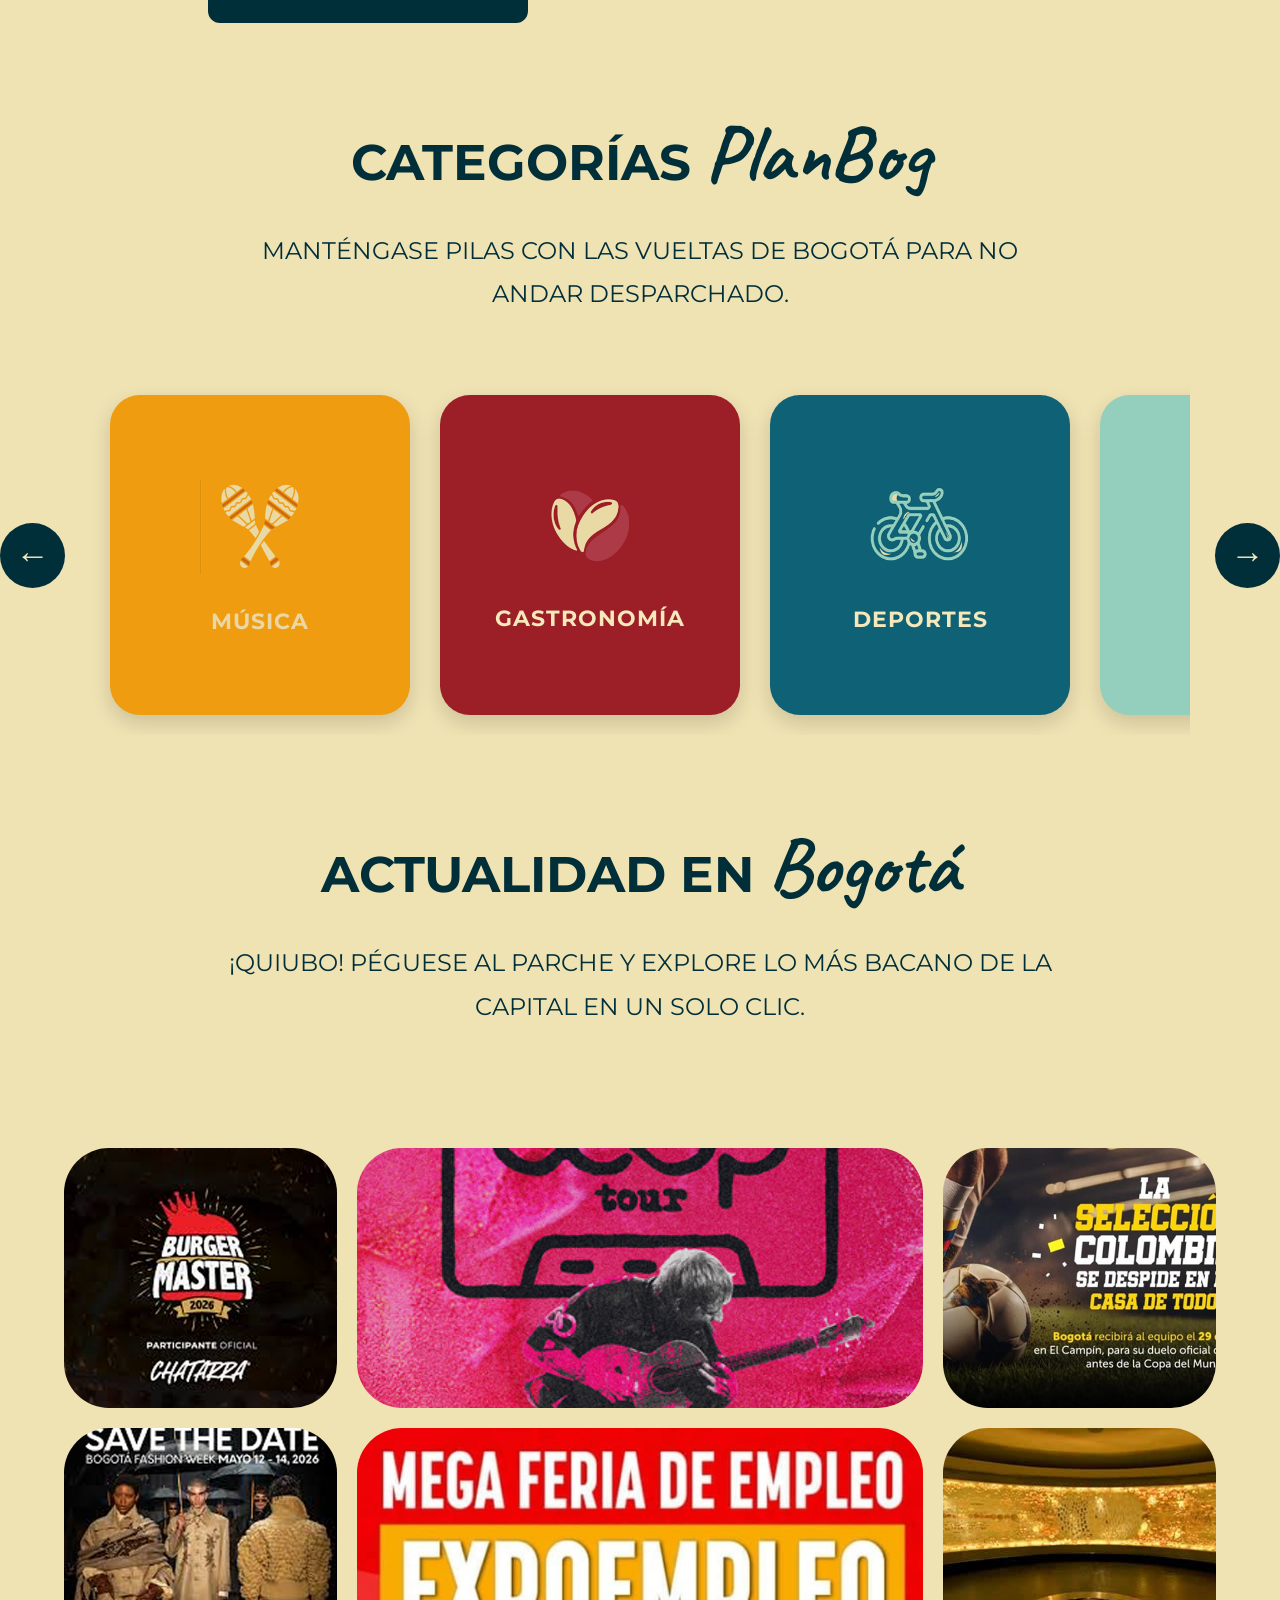
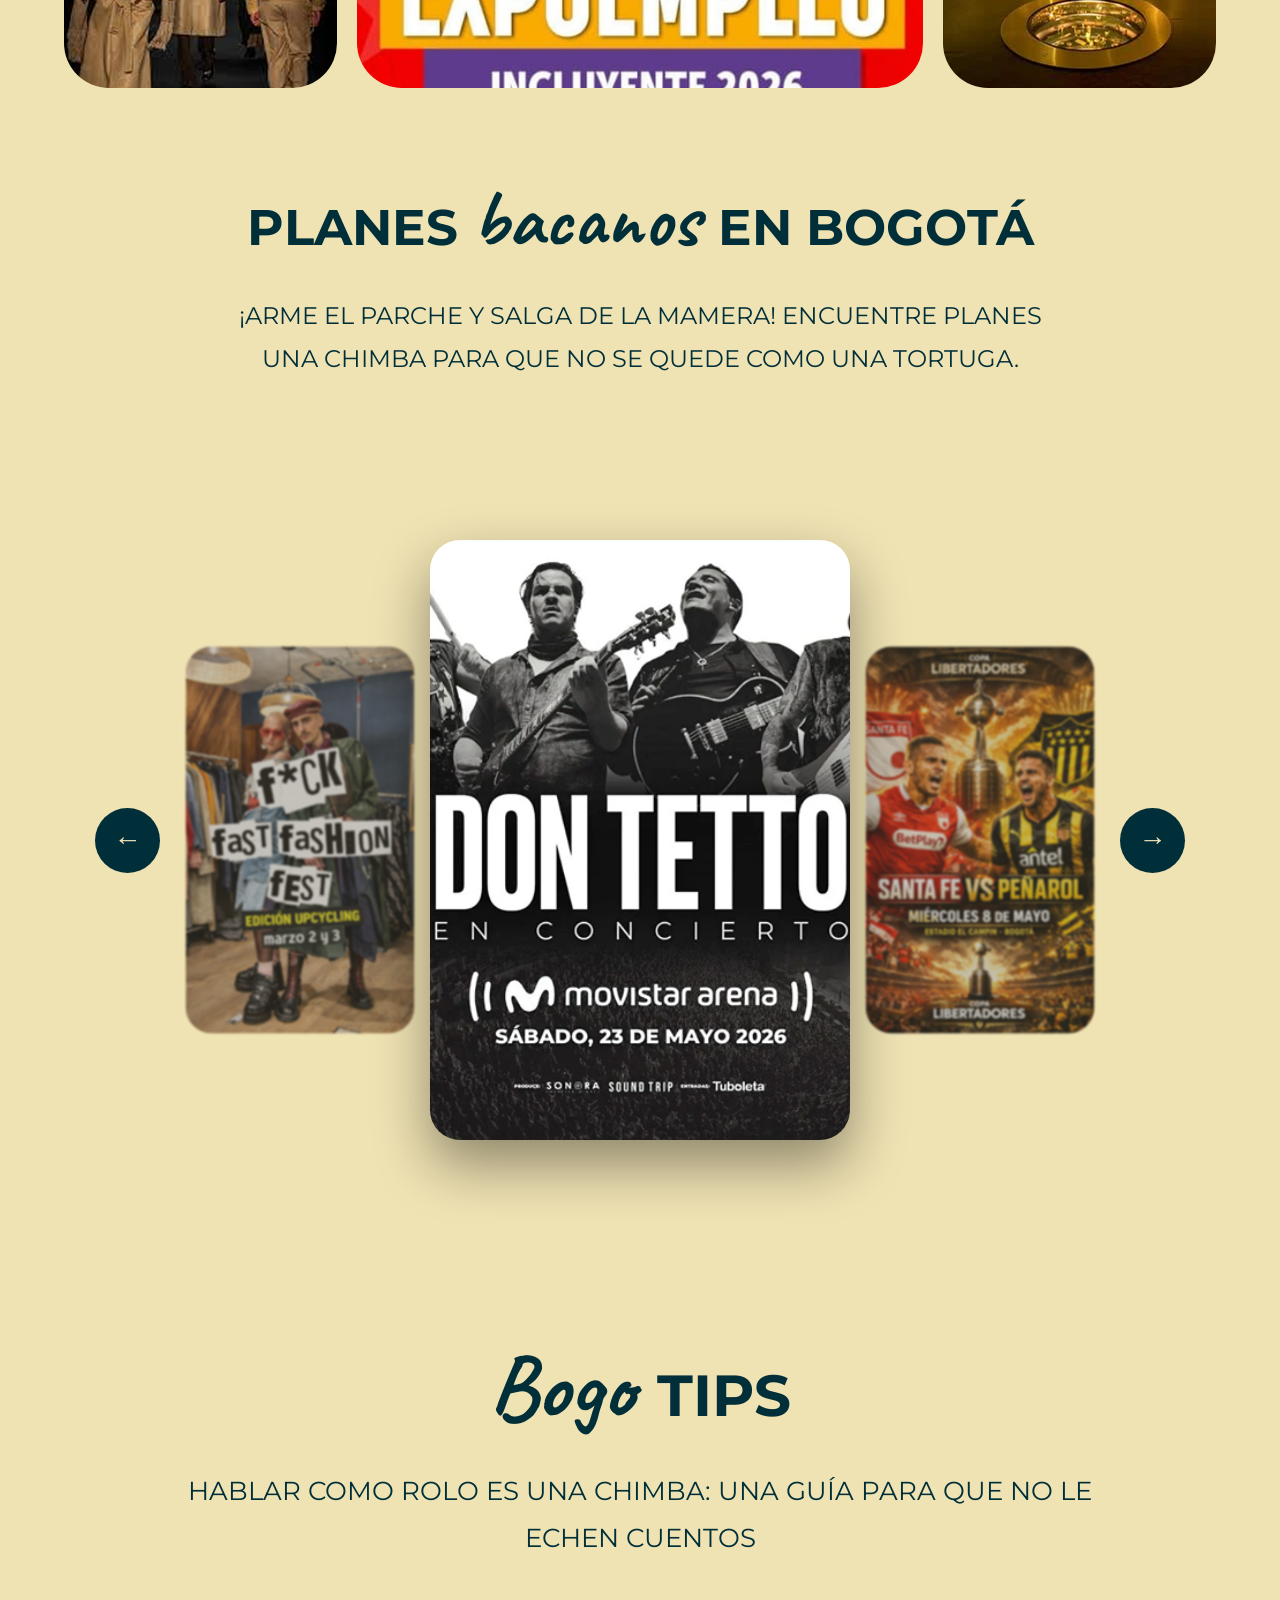
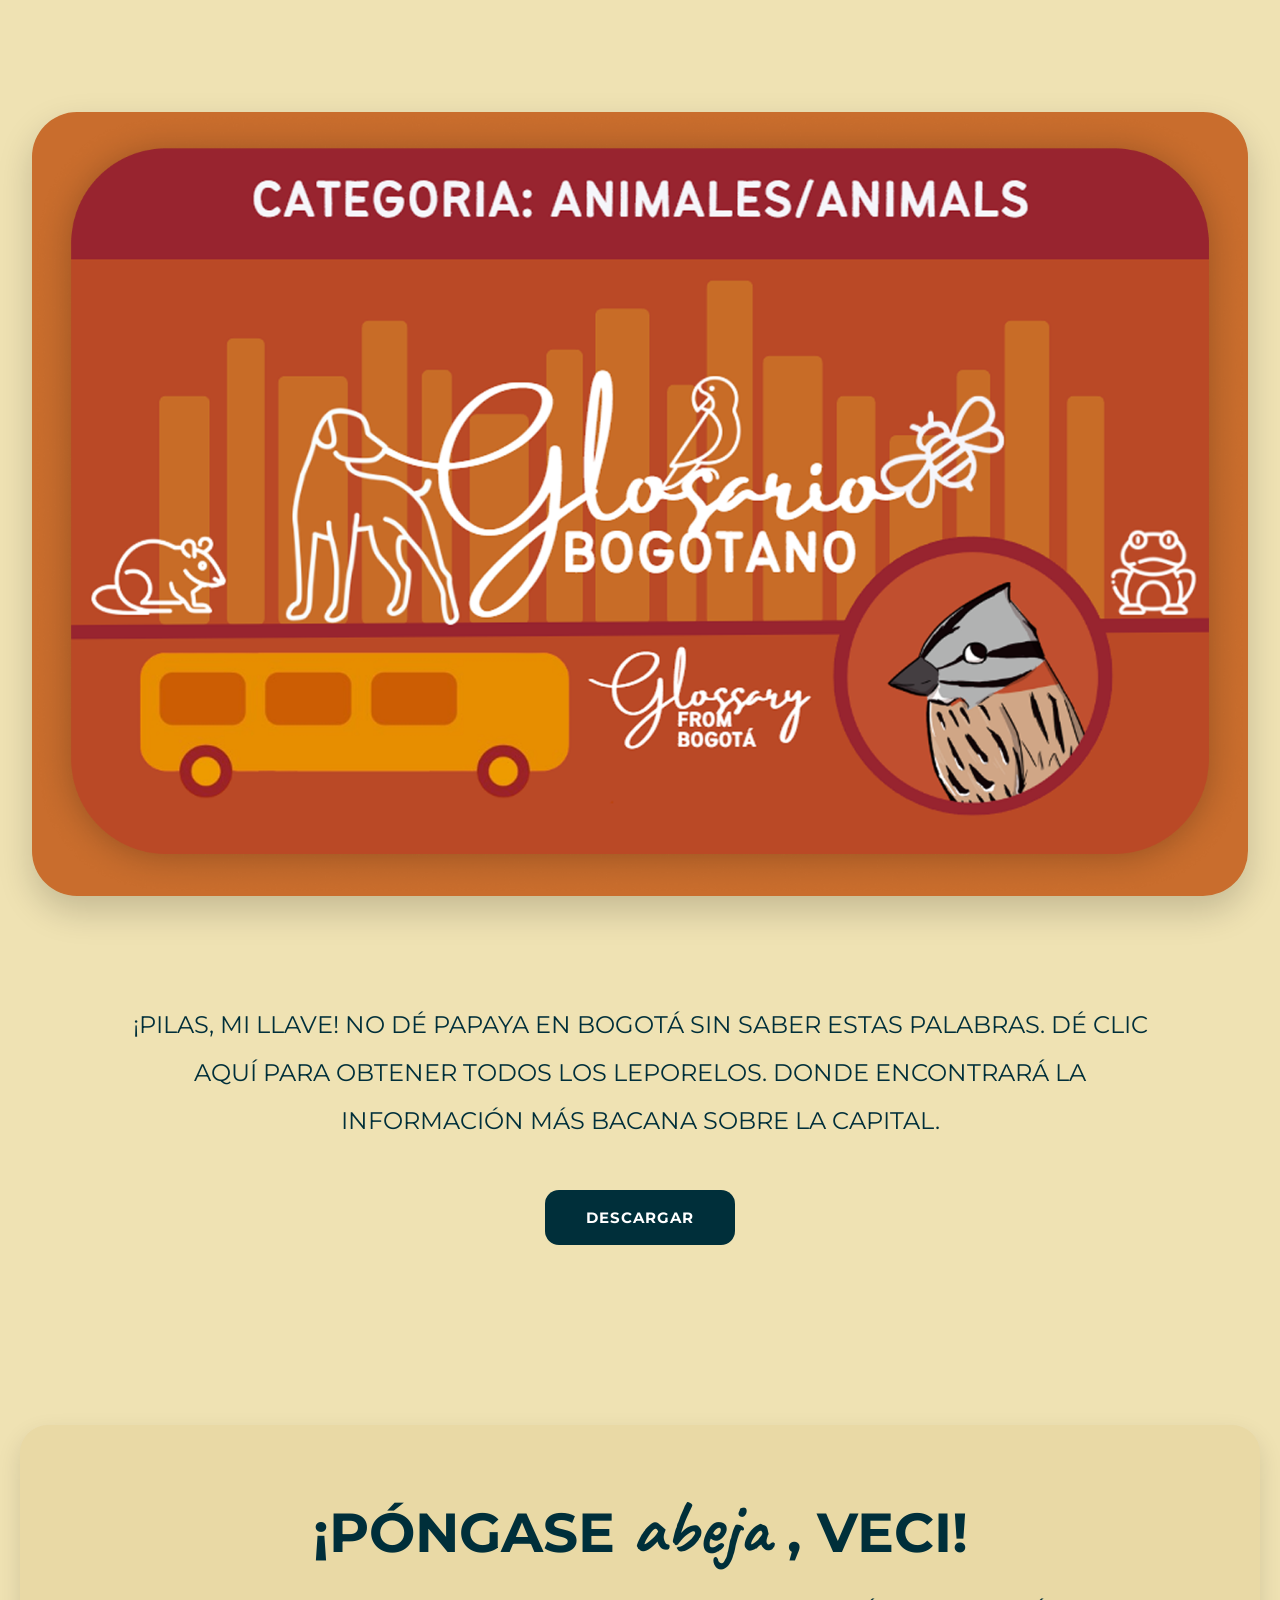
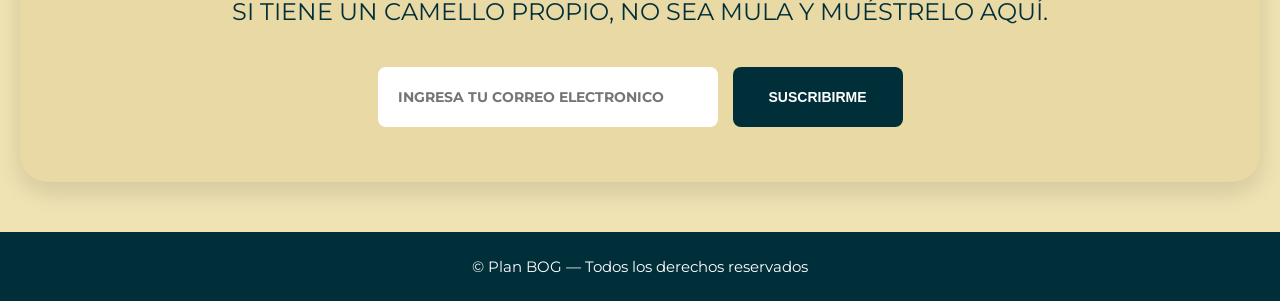
==== commit 23e5077c: "Add files via upload update index y js" ====
--- a/index.html
+++ b/index.html
@@ -54,13 +54,13 @@
                     </li>
 
                     <li>
-                        <a href="#" data-key="sports">
+                        <a href="html/deportes.html" data-key="sports">
                             DEPORTES
                         </a>
                     </li>
 
                     <li>
-                        <a href="#" data-key="music">
+                        <a href="html/musica.html" data-key="music">
                             MÚSICA
                         </a>
                     </li>
@@ -72,13 +72,13 @@
                     </li>
 
                     <li>
-                        <a href="#" data-key="fairs">
+                        <a href="html/ferias.html" data-key="fairs">
                             FERIAS
                         </a>
                     </li>
 
                     <li>
-                        <a href="#" data-key="entrepreneurship">
+                        <a href="html/emprendimiento.html" data-key="entrepreneurship">
                             EMPRENDIMIENTO
                         </a>
                     </li>
